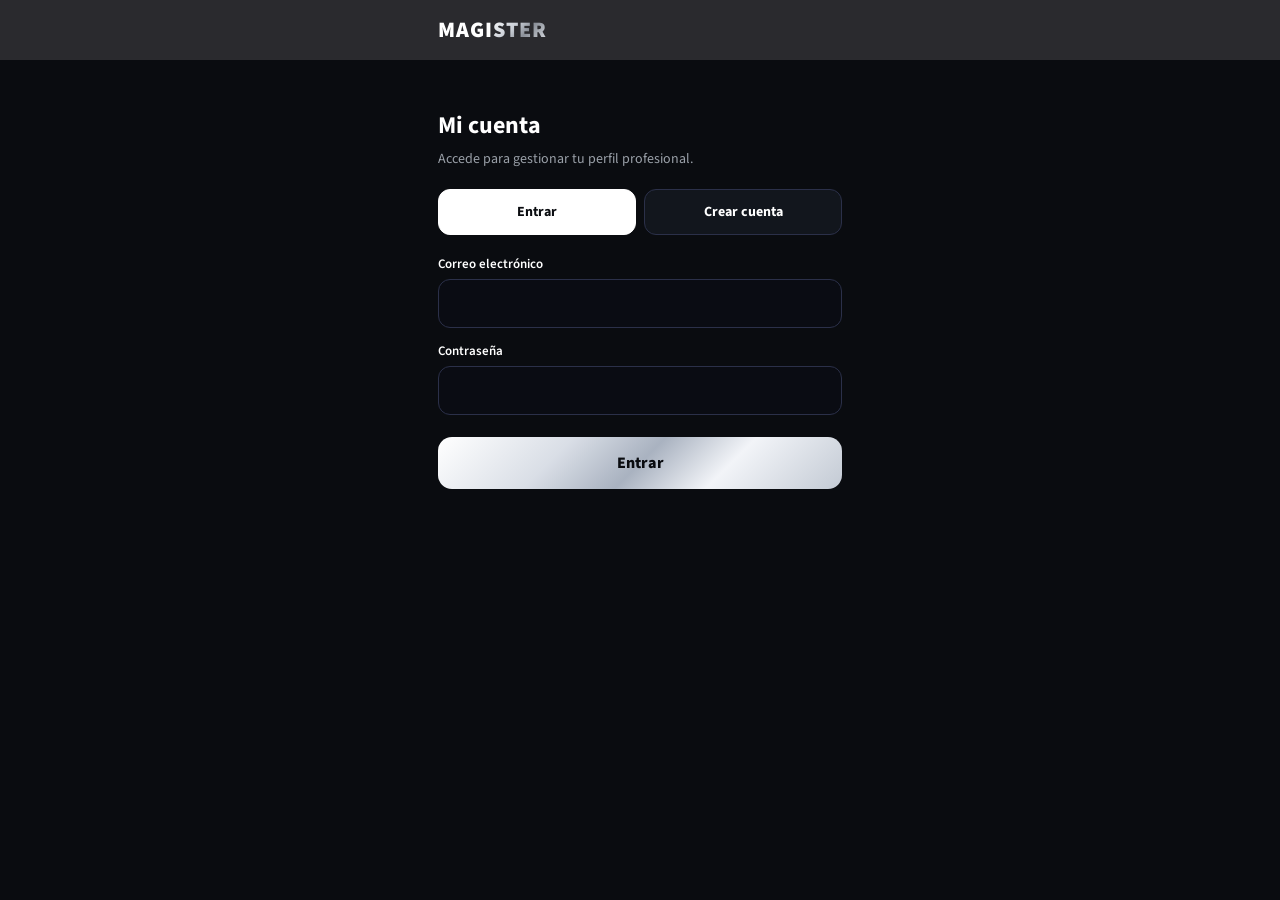
==== app.html @ 2ca24da2 "App de citas: swipe, matches y chat" ====
<!DOCTYPE html>
<html lang="es">
<head>
<meta charset="UTF-8">
<meta name="viewport" content="width=device-width,initial-scale=1,maximum-scale=1,user-scalable=no">
<title>Descubrir — Magister</title>
<link href="https://fonts.googleapis.com/css2?family=Source+Sans+3:wght@400;600;700;900&display=swap" rel="stylesheet">
<style>
*{box-sizing:border-box;margin:0;padding:0;-webkit-tap-highlight-color:transparent}
body{font-family:'Source Sans 3',system-ui,sans-serif;background:#0a0c10;color:#fff;height:100vh;display:flex;flex-direction:column;overflow:hidden}
header{padding:12px 18px;display:flex;align-items:center;justify-content:space-between;border-bottom:1px solid #1e242e}
.logo{font-size:20px;font-weight:900;letter-spacing:1px;color:#fff;text-decoration:none}
.logo .s{background:linear-gradient(135deg,#ff6b8a,#ff8e53);-webkit-background-clip:text;background-clip:text;color:transparent}
.hd-btns{display:flex;gap:8px}
.hd-btns a{color:#fff;text-decoration:none;font-size:22px;padding:8px}
main{flex:1;display:flex;align-items:center;justify-content:center;padding:16px;position:relative}
.card{width:100%;max-width:380px;height:min(62vh,520px);background:#12161d;border-radius:24px;overflow:hidden;position:relative;box-shadow:0 20px 60px rgba(0,0,0,.5)}
.card img{width:100%;height:100%;object-fit:cover;position:absolute;inset:0}
.card .noph{position:absolute;inset:0;display:grid;place-content:center;font-size:80px;background:linear-gradient(135deg,#2a2e35,#12161d)}
.card-info{position:absolute;bottom:0;left:0;right:0;padding:80px 20px 20px;background:linear-gradient(transparent,rgba(0,0,0,.85))}
.card-info h2{font-size:26px}
.card-info p{font-size:14px;color:#c9cdd4;margin-top:4px}
.actions{display:flex;gap:20px;justify-content:center;padding:18px}
.act{width:68px;height:68px;border-radius:50%;border:0;font-size:28px;cursor:pointer;display:grid;place-content:center;font-family:inherit}
.act.no{background:#1e242e;color:#ff6b8a}
.act.yes{background:linear-gradient(135deg,#ff6b8a,#ff8e53);color:#fff;width:80px;height:80px;font-size:34px}
.empty{text-align:center;color:#9aa0a8;padding:40px 20px}
.empty .ic{font-size:60px;margin-bottom:16px}
.match-ov{position:fixed;inset:0;background:rgba(10,12,16,.95);z-index:100;display:none;place-content:center;text-align:center;padding:20px}
.match-ov.show{display:grid}
.match-ov h1{font-size:48px;background:linear-gradient(135deg,#ff6b8a,#ff8e53);-webkit-background-clip:text;background-clip:text;color:transparent;margin-bottom:12px}
.match-ov p{color:#c9cdd4;margin-bottom:24px}
.match-ov .btn{padding:14px 40px;border-radius:999px;font-size:16px;font-weight:800;border:0;cursor:pointer;font-family:inherit;margin:6px}
.match-ov .btn-p{background:linear-gradient(135deg,#ff6b8a,#ff8e53);color:#fff}
.match-ov .btn-s{background:#1e242e;color:#fff}
</style>
</head>
<body>
<header>
  <a class="logo" href="./">MAGI<span class="s">STER</span></a>
  <div class="hd-btns">
    <a href="matches.html" title="Matches">💘</a>
    <a href="mi-perfil-citas.html" title="Mi perfil">👤</a>
  </div>
</header>
<main id="main"><div class="empty"><div class="ic">💕</div><p>Cargando perfiles...</p></div></main>
<div class="actions" id="actions" style="display:none">
  <button class="act no" id="btn-no">✕</button>
  <button class="act yes" id="btn-yes">♥</button>
</div>
<div class="match-ov" id="match-ov">
  <div>
    <h1>¡Match!</h1>
    <p id="match-txt">Les gustaron mutuamente</p>
    <button class="btn btn-p" id="match-chat">Enviar mensaje</button><br>
    <button class="btn btn-s" id="match-next">Seguir descubriendo</button>
  </div>
</div>
<script>
var SUPABASE_URL = 'https://tyqogeeiflolwpqneroqm.supabase.co';
var SUPABASE_ANON = 'eyJhbGciOiJIUzI1NiIsInR5cCI6IkpXVCJ9.eyJpc3MiOiJzdXBhYmFzZSIsInJlZiI6InR5cW9nZWlmbG9sd3BxbmVyb3FtIiwicm9sZSI6ImFub24iLCJpYXQiOjE3OTIxOTQ4MzQsImV4cCI6MjEwNzc3MDgzNH0.6XSOhs5B_fQkiunJ7tc3ZwhvAZh2-i-nqd5fXY_CyCs';
var sess = null;
try { sess = JSON.parse(localStorage.getItem('magister_session') || 'null'); } catch(e){}
if(!sess || !sess.access_token){ location.href = 'cuenta.html'; }
var tok = sess.access_token, uid = sess.user.id;
function h(ct){ var o = { 'apikey': SUPABASE_ANON, 'Authorization': 'Bearer ' + tok }; if(ct) o['Content-Type'] = 'application/json'; return o; }
function esc(s){ return String(s == null ? '' : s).replace(/[&<>"]/g, function(c){ return {'&':'&amp;','<':'&lt;','>':'&gt;','"':'&quot;'}[c]; }); }
var ME = null, QUEUE = [], CUR = null, LASTMATCH = null;
function load(){
  fetch(SUPABASE_URL + '/rest/v1/citas_perfiles?user_id=eq.' + uid + '&select=*', { headers: h() })
  .then(function(r){ return r.json(); }).then(function(rows){
    ME = (rows || [])[0];
    if(!ME){ location.href = 'mi-perfil-citas.html'; return; }
    return fetch(SUPABASE_URL + '/rest/v1/citas_likes?de_user_id=eq.' + uid + '&select=para_perfil_id', { headers: h() });
  }).then(function(r){ return r.json(); }).then(function(likes){
    var vistos = {};
    (likes || []).forEach(function(l){ vistos[l.para_perfil_id] = 1; });
    var busca = ME.busca || 'todos';
    var f = 'user_id=neq.' + uid;
    return fetch(SUPABASE_URL + '/rest/v1/citas_perfiles?select=*' + '&' + f, { headers: h() })
    .then(function(r){ return r.json(); }).then(function(all){
      QUEUE = (all || []).filter(function(p){
        if(vistos[p.id]) return false;
        if(busca === 'hombres' && p.genero !== 'hombre') return false;
        if(busca === 'mujeres' && p.genero !== 'mujer') return false;
        return true;
      });
      next();
    });
  });
}
function next(){
  CUR = QUEUE.shift() || null;
  var main = document.getElementById('main');
  var acts = document.getElementById('actions');
  if(!CUR){
    main.innerHTML = '<div class="empty"><div class="ic">🎉</div><p>Ya viste todos los perfiles.<br>Vuelve más tarde.</p></div>';
    acts.style.display = 'none';
    return;
  }
  acts.style.display = '';
  main.innerHTML = '<div class="card">'
    + (CUR.foto_url ? '<img src="' + esc(CUR.foto_url) + '">' : '<div class="noph">👤</div>')
    + '<div class="card-info"><h2>' + esc(CUR.nombre) + ', ' + CUR.edad + '</h2>'
    + (CUR.bio ? '<p>' + esc(CUR.bio) + '</p>' : '')
    + (CUR.ciudad ? '<p>📍 ' + esc(CUR.ciudad) + '</p>' : '')
    + '</div></div>';
}
function votar(tipo){
  if(!CUR) return;
  var p = CUR;
  fetch(SUPABASE_URL + '/rest/v1/citas_likes', {
    method: 'POST', headers: Object.assign(h(true), { 'Prefer': 'return=minimal' }),
    body: JSON.stringify({ de_user_id: uid, para_perfil_id: p.id, tipo: tipo })
  }).then(function(){
    if(tipo !== 'like'){ next(); return; }
    // Verificar si es match mutuo
    return fetch(SUPABASE_URL + '/rest/v1/citas_perfiles?id=eq.' + p.id + '&select=user_id', { headers: h() })
    .then(function(r){ return r.json(); }).then(function(rows){
      var otroUid = (rows[0] || {}).user_id;
      if(!otroUid){ next(); return; }
      return fetch(SUPABASE_URL + '/rest/v1/citas_likes?de_user_id=eq.' + otroUid + '&para_perfil_id=eq.' + ME.id + '&tipo=eq.like&select=id', { headers: h() })
      .then(function(r){ return r.json(); }).then(function(l){
        if(l && l.length){
          // ¡MATCH!
          var u1 = uid < otroUid ? uid : otroUid, u2 = uid < otroUid ? otroUid : uid;
          return fetch(SUPABASE_URL + '/rest/v1/citas_matches', {
            method: 'POST', headers: Object.assign(h(true), { 'Prefer': 'return=representation' }),
            body: JSON.stringify({ user1_id: u1, user2_id: u2 })
          }).then(function(r){ return r.json(); }).then(function(m){
            LASTMATCH = (m[0] || {}).id;
            document.getElementById('match-txt').textContent = 'Tú y ' + p.nombre + ' se gustaron';
            document.getElementById('match-ov').classList.add('show');
          });
        } else { next(); }
      });
    });
  });
}
document.getElementById('btn-no').onclick = function(){ votar('pass'); };
document.getElementById('btn-yes').onclick = function(){ votar('like'); };
document.getElementById('match-next').onclick = function(){
  document.getElementById('match-ov').classList.remove('show');
  next();
};
document.getElementById('match-chat').onclick = function(){
  if(LASTMATCH) location.href = 'chat.html?m=' + LASTMATCH;
};
load();
</script>
</body>
</html>
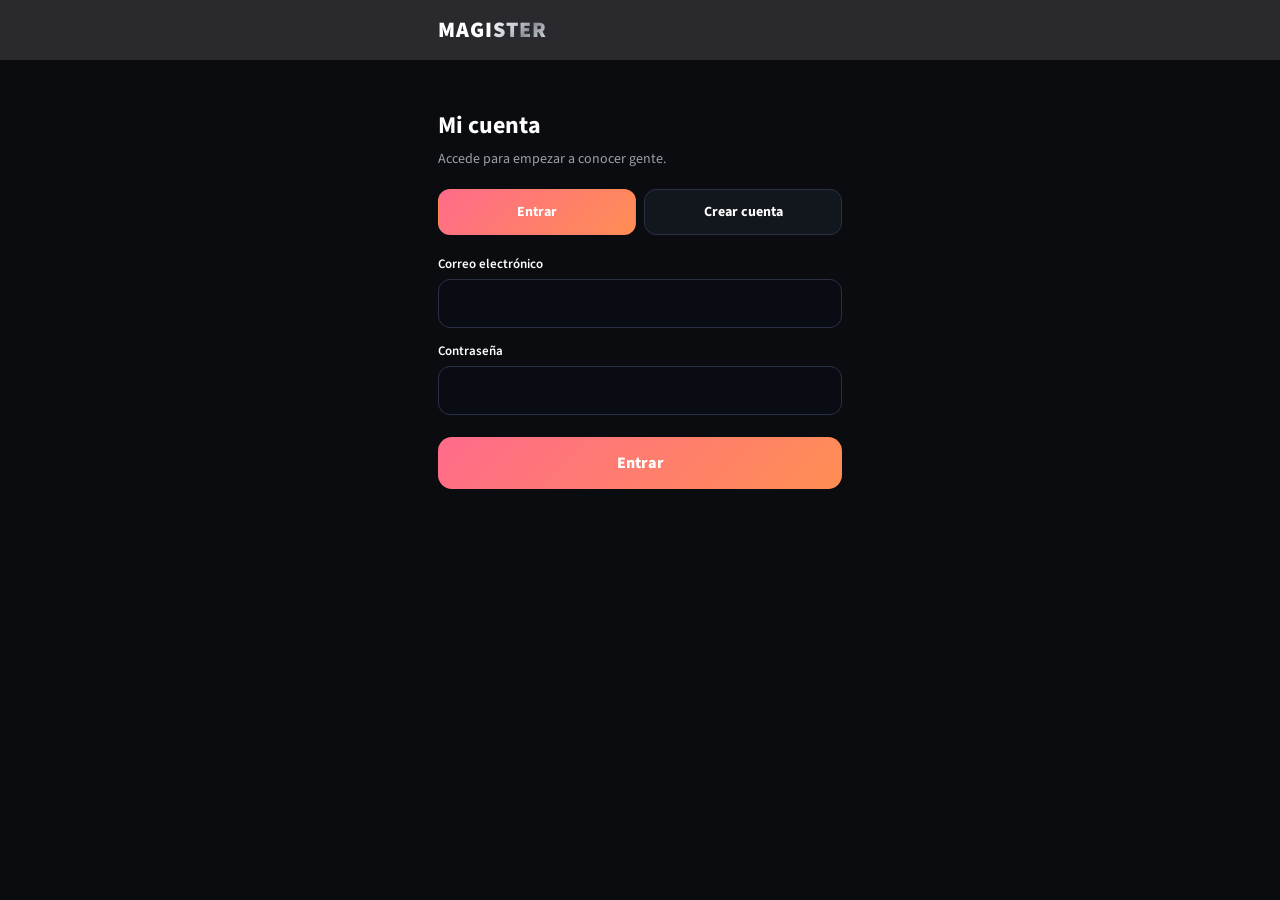
==== commit 41cd1a1d: "Corregir URL Supabase" ====
--- a/app.html
+++ b/app.html
@@ -57,7 +57,7 @@
   </div>
 </div>
 <script>
-var SUPABASE_URL = 'https://tyqogeeiflolwpqneroqm.supabase.co';
+var SUPABASE_URL = 'https://tyqogeiflolwpqneroqm.supabase.co';
 var SUPABASE_ANON = 'eyJhbGciOiJIUzI1NiIsInR5cCI6IkpXVCJ9.eyJpc3MiOiJzdXBhYmFzZSIsInJlZiI6InR5cW9nZWlmbG9sd3BxbmVyb3FtIiwicm9sZSI6ImFub24iLCJpYXQiOjE3OTIxOTQ4MzQsImV4cCI6MjEwNzc3MDgzNH0.6XSOhs5B_fQkiunJ7tc3ZwhvAZh2-i-nqd5fXY_CyCs';
 var sess = null;
 try { sess = JSON.parse(localStorage.getItem('magister_session') || 'null'); } catch(e){}
